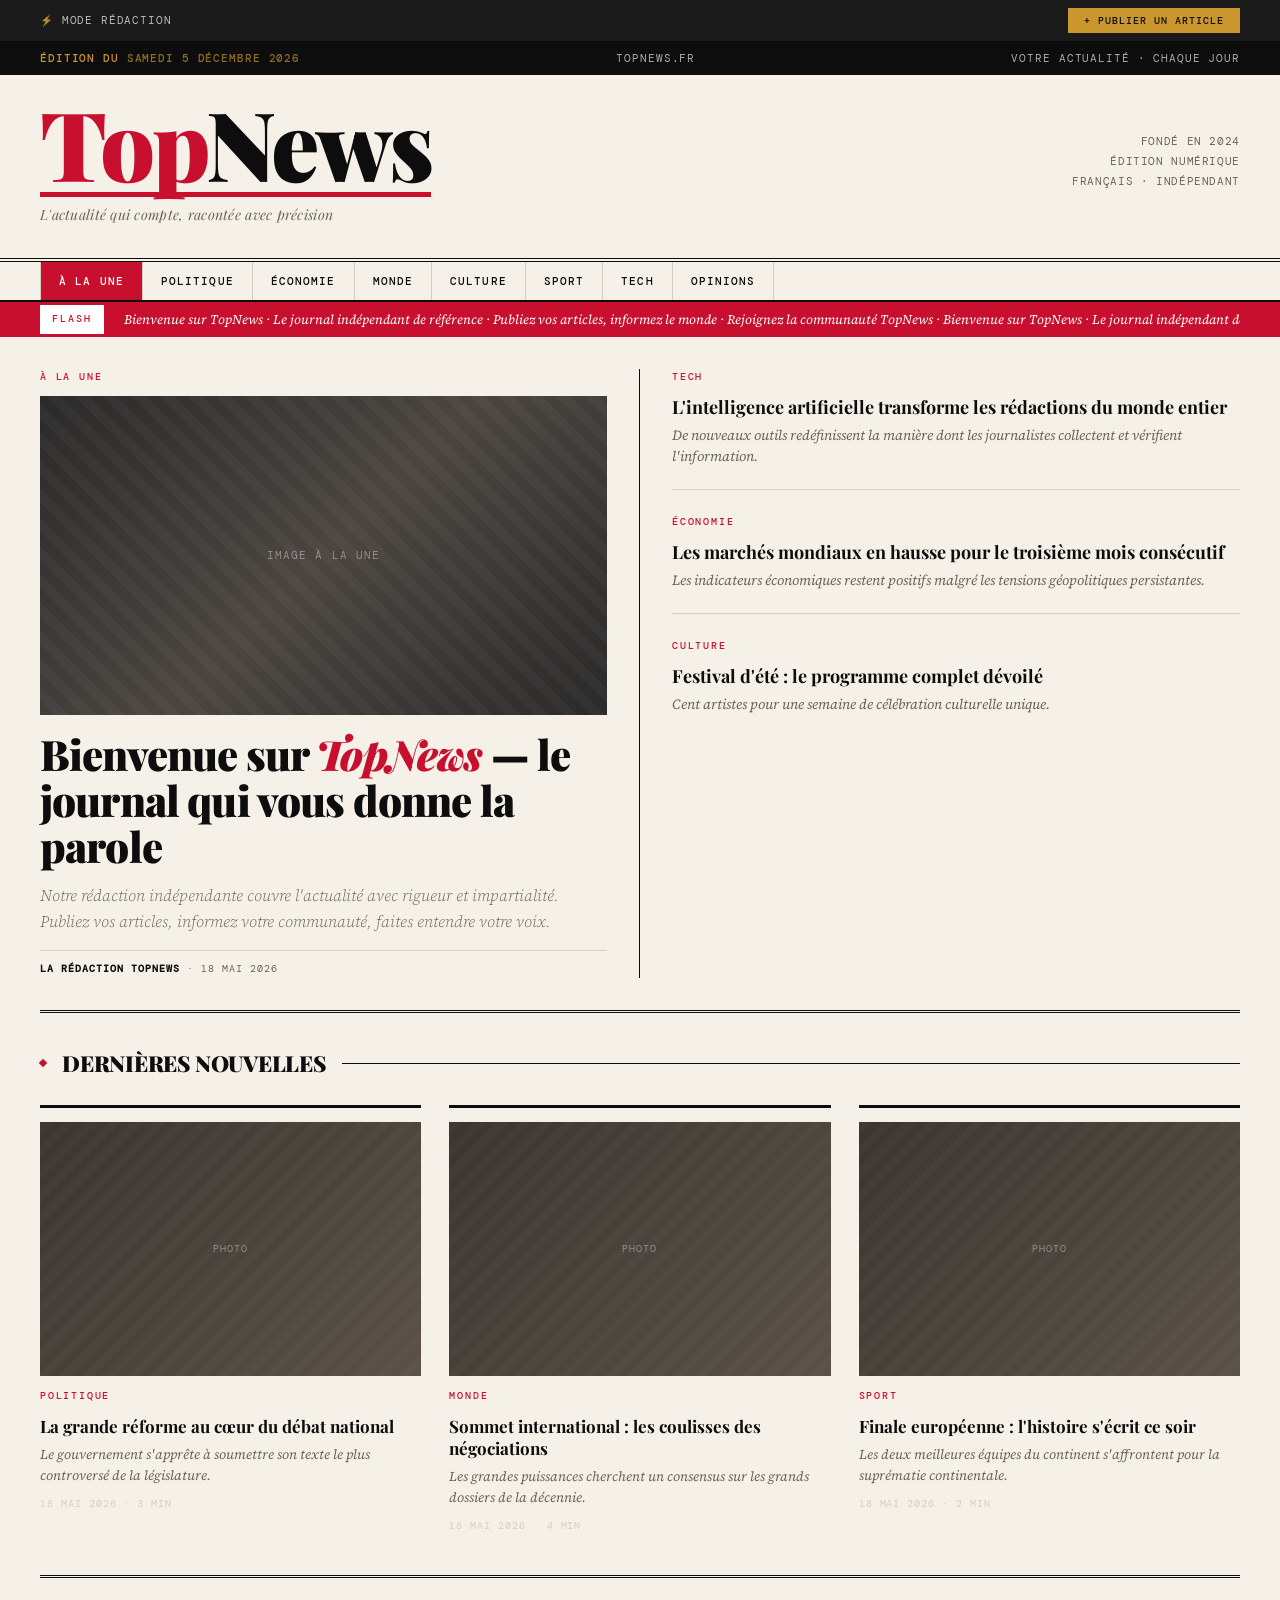
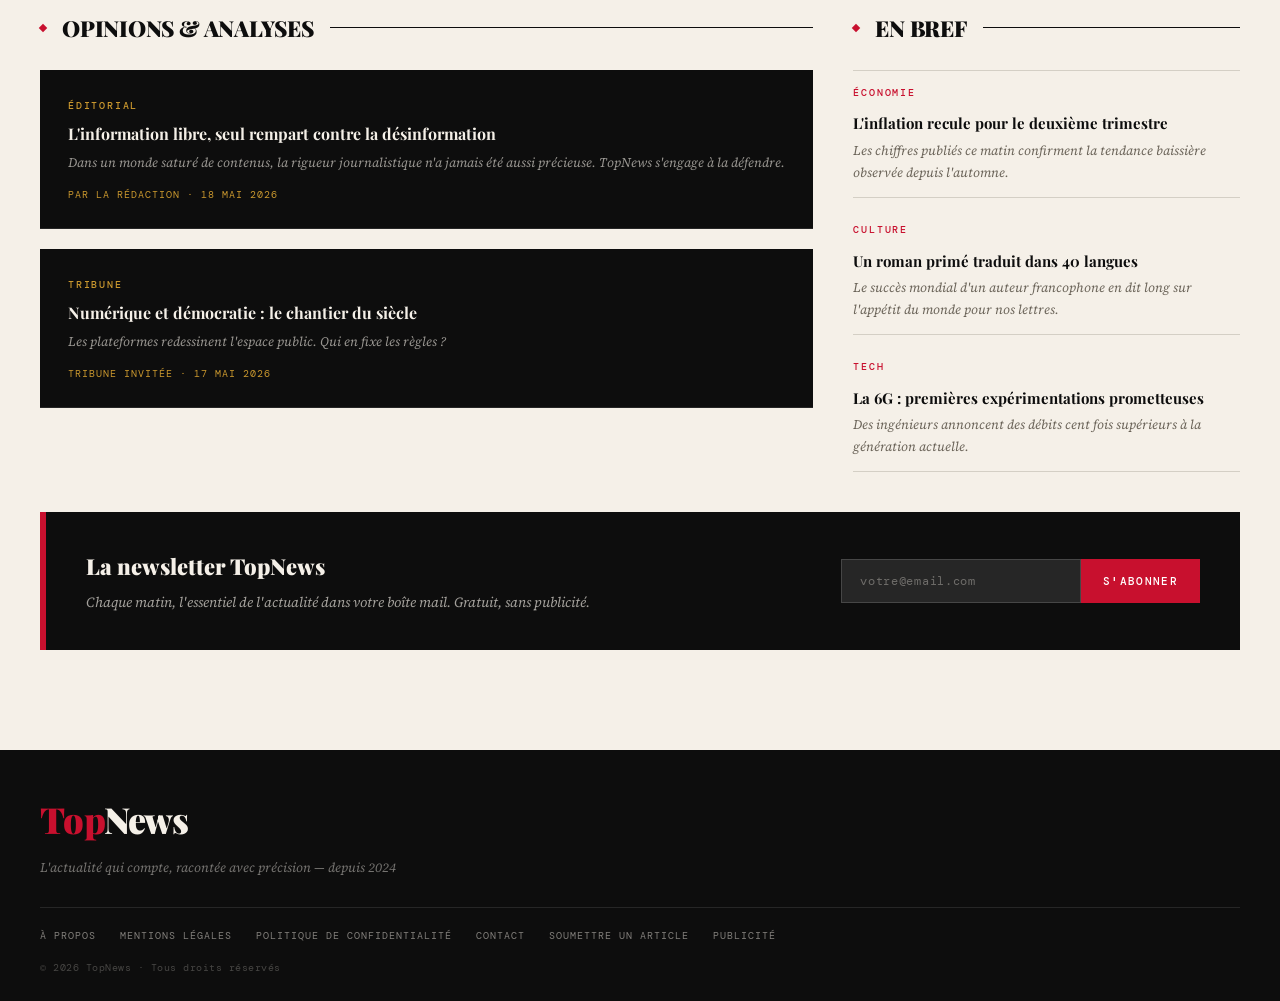
==== index.html @ e3b0c10a "Add files via upload" ====
<!DOCTYPE html>
<html lang="fr">
<head>
  <meta charset="UTF-8" />
  <meta name="viewport" content="width=device-width, initial-scale=1.0"/>
  <title>TopNews — L'actualité qui compte</title>
  <link href="https://fonts.googleapis.com/css2?family=Playfair+Display:ital,wght@0,400;0,700;0,900;1,400;1,700&family=Source+Serif+4:ital,wght@0,300;0,400;0,600;1,300;1,400&family=DM+Mono:wght@400;500&display=swap" rel="stylesheet"/>
  <style>
    :root {
      --ink: #0d0d0d;
      --paper: #f5f0e8;
      --paper-dark: #ede7d3;
      --red: #c8102e;
      --gold: #c9972e;
      --gray: #6b6459;
      --light-gray: #d4cfc5;
      --white: #ffffff;
    }

    * { margin: 0; padding: 0; box-sizing: border-box; }

    body {
      background: var(--paper);
      color: var(--ink);
      font-family: 'Source Serif 4', Georgia, serif;
      font-size: 17px;
      line-height: 1.65;
    }

    /* ── TOPBAR ── */
    .topbar {
      background: var(--ink);
      color: var(--paper);
      font-family: 'DM Mono', monospace;
      font-size: 11px;
      letter-spacing: 0.08em;
      text-transform: uppercase;
      display: flex;
      justify-content: space-between;
      align-items: center;
      padding: 8px 40px;
    }
    .topbar span { opacity: 0.7; }
    .topbar .edition { color: var(--gold); opacity: 1; font-weight: 500; }

    /* ── HEADER ── */
    header {
      border-bottom: 4px double var(--ink);
      padding: 0 40px 20px;
      margin-top: 24px;
      position: relative;
    }
    .header-top {
      display: flex;
      align-items: center;
      justify-content: space-between;
      margin-bottom: 12px;
    }
    .logo-block { flex: 1; }
    .logo {
      font-family: 'Playfair Display', serif;
      font-weight: 900;
      font-size: clamp(52px, 8vw, 96px);
      letter-spacing: -0.03em;
      line-height: 0.9;
      color: var(--ink);
      position: relative;
      display: inline-block;
    }
    .logo span {
      color: var(--red);
    }
    .logo::after {
      content: '';
      display: block;
      height: 5px;
      background: var(--red);
      margin-top: 6px;
    }
    .header-meta {
      text-align: right;
      font-family: 'DM Mono', monospace;
      font-size: 10.5px;
      letter-spacing: 0.06em;
      text-transform: uppercase;
      color: var(--gray);
      line-height: 1.9;
    }
    .header-tagline {
      font-family: 'Playfair Display', serif;
      font-style: italic;
      font-size: 14px;
      color: var(--gray);
      letter-spacing: 0.02em;
      margin-top: 6px;
    }

    /* ── NAV ── */
    nav {
      display: flex;
      gap: 0;
      padding: 0 40px;
      border-bottom: 2px solid var(--ink);
      margin-top: 0;
      overflow-x: auto;
    }
    nav a {
      font-family: 'DM Mono', monospace;
      font-size: 11px;
      font-weight: 500;
      letter-spacing: 0.1em;
      text-transform: uppercase;
      color: var(--ink);
      text-decoration: none;
      padding: 10px 18px;
      border-right: 1px solid var(--light-gray);
      transition: background 0.2s, color 0.2s;
      white-space: nowrap;
    }
    nav a:first-child { border-left: 1px solid var(--light-gray); }
    nav a:hover, nav a.active {
      background: var(--ink);
      color: var(--paper);
    }
    nav a.active { background: var(--red); color: white; }

    /* ── BREAKING BANNER ── */
    .breaking {
      background: var(--red);
      color: white;
      display: flex;
      align-items: center;
      padding: 0 40px;
      overflow: hidden;
    }
    .breaking-label {
      font-family: 'DM Mono', monospace;
      font-size: 10px;
      letter-spacing: 0.2em;
      text-transform: uppercase;
      font-weight: 500;
      background: white;
      color: var(--red);
      padding: 6px 12px;
      flex-shrink: 0;
      margin-right: 20px;
    }
    .breaking-ticker {
      font-family: 'Source Serif 4', serif;
      font-size: 13px;
      font-style: italic;
      padding: 7px 0;
      overflow: hidden;
      white-space: nowrap;
    }
    .ticker-inner {
      display: inline-block;
      animation: ticker 30s linear infinite;
    }
    @keyframes ticker {
      0%   { transform: translateX(0); }
      100% { transform: translateX(-50%); }
    }

    /* ── MAIN LAYOUT ── */
    main {
      max-width: 1300px;
      margin: 0 auto;
      padding: 32px 40px 60px;
    }

    /* ── HERO SECTION ── */
    .hero {
      display: grid;
      grid-template-columns: 1fr 1fr;
      gap: 0;
      border-bottom: 3px double var(--ink);
      padding-bottom: 32px;
      margin-bottom: 32px;
    }
    .hero-lead {
      padding-right: 32px;
      border-right: 1px solid var(--ink);
    }
    .hero-sidebar {
      padding-left: 32px;
      display: flex;
      flex-direction: column;
      gap: 24px;
    }

    .category-tag {
      font-family: 'DM Mono', monospace;
      font-size: 10px;
      letter-spacing: 0.18em;
      text-transform: uppercase;
      color: var(--red);
      font-weight: 500;
      margin-bottom: 10px;
      display: block;
    }

    .hero-image {
      width: 100%;
      aspect-ratio: 16/9;
      object-fit: cover;
      display: block;
      margin-bottom: 16px;
      filter: sepia(12%) contrast(1.05);
    }
    .hero-image-placeholder {
      width: 100%;
      aspect-ratio: 16/9;
      background: linear-gradient(135deg, #2a2a2a 0%, #4a4540 50%, #2a2a2a 100%);
      display: flex;
      align-items: center;
      justify-content: center;
      margin-bottom: 16px;
      position: relative;
      overflow: hidden;
    }
    .hero-image-placeholder::before {
      content: '';
      position: absolute;
      inset: 0;
      background: repeating-linear-gradient(
        45deg,
        transparent,
        transparent 10px,
        rgba(255,255,255,0.03) 10px,
        rgba(255,255,255,0.03) 20px
      );
    }
    .img-label {
      font-family: 'DM Mono', monospace;
      font-size: 11px;
      letter-spacing: 0.1em;
      color: rgba(255,255,255,0.4);
      text-transform: uppercase;
      z-index: 1;
    }

    .hero-title {
      font-family: 'Playfair Display', serif;
      font-weight: 900;
      font-size: clamp(26px, 3.5vw, 42px);
      line-height: 1.1;
      letter-spacing: -0.02em;
      margin-bottom: 14px;
      color: var(--ink);
    }
    .hero-title em { font-style: italic; color: var(--red); }

    .hero-deck {
      font-size: 16px;
      font-weight: 300;
      color: var(--gray);
      line-height: 1.6;
      margin-bottom: 16px;
      font-style: italic;
    }

    .byline {
      font-family: 'DM Mono', monospace;
      font-size: 10px;
      letter-spacing: 0.1em;
      text-transform: uppercase;
      color: var(--gray);
      border-top: 1px solid var(--light-gray);
      padding-top: 10px;
    }
    .byline strong { color: var(--ink); }

    /* ── SIDEBAR ARTICLES ── */
    .sidebar-article {
      border-bottom: 1px solid var(--light-gray);
      padding-bottom: 22px;
    }
    .sidebar-article:last-child { border-bottom: none; padding-bottom: 0; }
    .sidebar-title {
      font-family: 'Playfair Display', serif;
      font-weight: 700;
      font-size: 18px;
      line-height: 1.25;
      margin-bottom: 7px;
      color: var(--ink);
      cursor: pointer;
      transition: color 0.2s;
    }
    .sidebar-title:hover { color: var(--red); }
    .sidebar-summary {
      font-size: 14px;
      color: var(--gray);
      font-style: italic;
      line-height: 1.5;
    }

    /* ── SECTION HEADER ── */
    .section-header {
      display: flex;
      align-items: center;
      gap: 16px;
      margin-bottom: 24px;
    }
    .section-header h2 {
      font-family: 'Playfair Display', serif;
      font-weight: 900;
      font-size: 22px;
      letter-spacing: -0.01em;
      text-transform: uppercase;
    }
    .section-header::before {
      content: '';
      display: block;
      width: 6px;
      height: 6px;
      background: var(--red);
      transform: rotate(45deg);
      flex-shrink: 0;
    }
    .section-header::after {
      content: '';
      flex: 1;
      height: 1px;
      background: var(--ink);
    }

    /* ── GRID ARTICLES ── */
    .grid-3 {
      display: grid;
      grid-template-columns: repeat(3, 1fr);
      gap: 28px;
      margin-bottom: 40px;
    }
    .article-card {
      border-top: 3px solid var(--ink);
      padding-top: 14px;
      cursor: pointer;
      transition: transform 0.2s;
    }
    .article-card:hover { transform: translateY(-3px); }
    .article-thumb {
      width: 100%;
      aspect-ratio: 3/2;
      background: linear-gradient(135deg, #3a3530 0%, #5a5248 100%);
      margin-bottom: 12px;
      position: relative;
      overflow: hidden;
      display: flex;
      align-items: center;
      justify-content: center;
    }
    .article-thumb::after {
      content: '';
      position: absolute;
      inset: 0;
      background: repeating-linear-gradient(
        -45deg,
        transparent,
        transparent 8px,
        rgba(255,255,255,0.02) 8px,
        rgba(255,255,255,0.02) 16px
      );
    }
    .article-thumb .img-label { font-size: 10px; }

    .card-title {
      font-family: 'Playfair Display', serif;
      font-weight: 700;
      font-size: 17px;
      line-height: 1.3;
      margin-bottom: 8px;
      color: var(--ink);
      transition: color 0.2s;
    }
    .article-card:hover .card-title { color: var(--red); }
    .card-summary {
      font-size: 13.5px;
      color: var(--gray);
      line-height: 1.55;
      font-style: italic;
    }
    .card-meta {
      font-family: 'DM Mono', monospace;
      font-size: 9.5px;
      letter-spacing: 0.1em;
      text-transform: uppercase;
      color: var(--light-gray);
      margin-top: 10px;
    }

    /* ── OPINION COLUMN ── */
    .two-col {
      display: grid;
      grid-template-columns: 2fr 1fr;
      gap: 40px;
      border-top: 3px double var(--ink);
      padding-top: 32px;
      margin-bottom: 40px;
    }

    .opinion-card {
      background: var(--ink);
      color: var(--paper);
      padding: 28px 28px 24px;
      border-bottom: 1px solid rgba(255,255,255,0.1);
      margin-bottom: 20px;
    }
    .opinion-card:last-child { margin-bottom: 0; }
    .opinion-card .category-tag { color: var(--gold); }
    .opinion-card .card-title { color: var(--paper); font-size: 16px; }
    .opinion-card .card-summary { color: rgba(245,240,232,0.6); font-size: 13px; }
    .opinion-author {
      font-family: 'DM Mono', monospace;
      font-size: 10px;
      letter-spacing: 0.1em;
      color: var(--gold);
      text-transform: uppercase;
      margin-top: 14px;
    }

    /* ── NEWSLETTER ── */
    .newsletter {
      background: var(--ink);
      color: var(--paper);
      padding: 36px 40px;
      display: flex;
      align-items: center;
      justify-content: space-between;
      gap: 40px;
      margin-bottom: 40px;
      border-left: 6px solid var(--red);
    }
    .newsletter h3 {
      font-family: 'Playfair Display', serif;
      font-size: 22px;
      font-weight: 900;
      margin-bottom: 6px;
    }
    .newsletter p {
      font-size: 14px;
      color: rgba(245,240,232,0.65);
      font-style: italic;
    }
    .newsletter-form {
      display: flex;
      gap: 0;
      flex-shrink: 0;
    }
    .newsletter-form input {
      padding: 13px 18px;
      border: none;
      background: rgba(255,255,255,0.1);
      color: var(--paper);
      font-family: 'DM Mono', monospace;
      font-size: 12px;
      letter-spacing: 0.06em;
      width: 240px;
      outline: none;
      border: 1px solid rgba(255,255,255,0.15);
    }
    .newsletter-form input::placeholder { color: rgba(245,240,232,0.35); }
    .newsletter-form button {
      padding: 13px 22px;
      background: var(--red);
      color: white;
      border: none;
      font-family: 'DM Mono', monospace;
      font-size: 11px;
      letter-spacing: 0.12em;
      text-transform: uppercase;
      cursor: pointer;
      font-weight: 500;
      transition: background 0.2s;
    }
    .newsletter-form button:hover { background: #a30d25; }

    /* ── FOOTER ── */
    footer {
      background: var(--ink);
      color: var(--paper);
      padding: 40px 40px 24px;
    }
    .footer-logo {
      font-family: 'Playfair Display', serif;
      font-weight: 900;
      font-size: 36px;
      letter-spacing: -0.02em;
      margin-bottom: 8px;
    }
    .footer-logo span { color: var(--red); }
    .footer-tagline {
      font-style: italic;
      font-size: 13px;
      color: rgba(245,240,232,0.45);
      margin-bottom: 28px;
    }
    .footer-links {
      display: flex;
      gap: 24px;
      flex-wrap: wrap;
      border-top: 1px solid rgba(255,255,255,0.1);
      padding-top: 20px;
      margin-top: 8px;
    }
    .footer-links a {
      font-family: 'DM Mono', monospace;
      font-size: 10px;
      letter-spacing: 0.1em;
      text-transform: uppercase;
      color: rgba(245,240,232,0.5);
      text-decoration: none;
      transition: color 0.2s;
    }
    .footer-links a:hover { color: var(--gold); }
    .footer-copy {
      font-family: 'DM Mono', monospace;
      font-size: 10px;
      color: rgba(245,240,232,0.25);
      margin-top: 16px;
      letter-spacing: 0.05em;
    }

    /* ── ARTICLE MODAL ── */
    .modal-overlay {
      display: none;
      position: fixed;
      inset: 0;
      background: rgba(13,13,13,0.85);
      z-index: 1000;
      align-items: center;
      justify-content: center;
      backdrop-filter: blur(3px);
    }
    .modal-overlay.open { display: flex; }
    .modal {
      background: var(--paper);
      max-width: 680px;
      width: 90%;
      max-height: 85vh;
      overflow-y: auto;
      padding: 48px 52px;
      position: relative;
      animation: fadeUp 0.3s ease;
    }
    @keyframes fadeUp {
      from { opacity: 0; transform: translateY(20px); }
      to   { opacity: 1; transform: translateY(0); }
    }
    .modal-close {
      position: absolute;
      top: 20px; right: 20px;
      font-family: 'DM Mono', monospace;
      font-size: 11px;
      letter-spacing: 0.1em;
      text-transform: uppercase;
      cursor: pointer;
      background: none;
      border: 1px solid var(--ink);
      padding: 6px 12px;
      color: var(--ink);
      transition: background 0.2s, color 0.2s;
    }
    .modal-close:hover { background: var(--ink); color: var(--paper); }
    .modal-cat { color: var(--red); }
    .modal-title {
      font-family: 'Playfair Display', serif;
      font-size: 32px;
      font-weight: 900;
      line-height: 1.15;
      margin: 12px 0 16px;
    }
    .modal-deck {
      font-size: 16px;
      font-style: italic;
      color: var(--gray);
      border-top: 1px solid var(--light-gray);
      border-bottom: 1px solid var(--light-gray);
      padding: 14px 0;
      margin-bottom: 20px;
    }
    .modal-body { font-size: 16px; line-height: 1.75; color: #2a2520; }
    .modal-body p + p { margin-top: 16px; }

    /* ── PUBLISH FORM ── */
    .publish-panel {
      background: var(--paper-dark);
      border: 2px dashed var(--light-gray);
      padding: 32px;
      margin-bottom: 40px;
      display: none;
    }
    .publish-panel.open { display: block; }
    .publish-panel h3 {
      font-family: 'Playfair Display', serif;
      font-size: 20px;
      margin-bottom: 20px;
    }
    .pub-grid { display: grid; grid-template-columns: 1fr 1fr; gap: 16px; }
    .pub-field { display: flex; flex-direction: column; gap: 6px; }
    .pub-field.full { grid-column: 1 / -1; }
    .pub-field label {
      font-family: 'DM Mono', monospace;
      font-size: 10px;
      letter-spacing: 0.1em;
      text-transform: uppercase;
      color: var(--gray);
    }
    .pub-field input,
    .pub-field textarea,
    .pub-field select {
      border: 1px solid var(--light-gray);
      background: var(--paper);
      padding: 10px 14px;
      font-family: 'Source Serif 4', serif;
      font-size: 15px;
      color: var(--ink);
      outline: none;
      transition: border-color 0.2s;
    }
    .pub-field input:focus,
    .pub-field textarea:focus,
    .pub-field select:focus { border-color: var(--ink); }
    .pub-field textarea { min-height: 120px; resize: vertical; }
    .pub-actions { margin-top: 20px; display: flex; gap: 12px; }
    .btn-primary {
      background: var(--red);
      color: white;
      border: none;
      padding: 12px 24px;
      font-family: 'DM Mono', monospace;
      font-size: 11px;
      letter-spacing: 0.1em;
      text-transform: uppercase;
      cursor: pointer;
      transition: background 0.2s;
    }
    .btn-primary:hover { background: #a30d25; }
    .btn-secondary {
      background: none;
      color: var(--ink);
      border: 1px solid var(--ink);
      padding: 12px 24px;
      font-family: 'DM Mono', monospace;
      font-size: 11px;
      letter-spacing: 0.1em;
      text-transform: uppercase;
      cursor: pointer;
      transition: background 0.2s, color 0.2s;
    }
    .btn-secondary:hover { background: var(--ink); color: var(--paper); }

    .admin-bar {
      background: #1a1a1a;
      color: rgba(255,255,255,0.7);
      padding: 8px 40px;
      display: flex;
      justify-content: space-between;
      align-items: center;
      font-family: 'DM Mono', monospace;
      font-size: 10.5px;
      letter-spacing: 0.08em;
      text-transform: uppercase;
    }
    .admin-bar button {
      background: var(--gold);
      color: #0d0d0d;
      border: none;
      padding: 6px 16px;
      font-family: 'DM Mono', monospace;
      font-size: 10px;
      letter-spacing: 0.1em;
      text-transform: uppercase;
      cursor: pointer;
      font-weight: 500;
    }

    /* ── RESPONSIVE ── */
    @media (max-width: 768px) {
      .topbar, nav, main, footer, .newsletter, .admin-bar { padding-left: 20px; padding-right: 20px; }
      header { padding: 0 20px 16px; }
      .hero { grid-template-columns: 1fr; }
      .hero-lead { padding-right: 0; border-right: none; border-bottom: 1px solid var(--ink); padding-bottom: 24px; margin-bottom: 24px; }
      .hero-sidebar { padding-left: 0; }
      .grid-3 { grid-template-columns: 1fr; }
      .two-col { grid-template-columns: 1fr; }
      .newsletter { flex-direction: column; gap: 20px; }
      .newsletter-form { width: 100%; }
      .newsletter-form input { flex: 1; min-width: 0; }
      .pub-grid { grid-template-columns: 1fr; }
      .modal { padding: 32px 24px; }
    }
  </style>
</head>
<body>

<!-- ADMIN BAR -->
<div class="admin-bar">
  <span>⚡ Mode Rédaction</span>
  <button onclick="togglePublish()">+ Publier un article</button>
</div>

<!-- TICKER -->
<div class="topbar">
  <span class="edition">Édition du <span id="today-date"></span></span>
  <span>topnews.fr</span>
  <span>Votre actualité · Chaque jour</span>
</div>

<!-- HEADER -->
<header>
  <div class="header-top">
    <div class="logo-block">
      <div class="logo"><span>Top</span>News</div>
      <div class="header-tagline">L'actualité qui compte, racontée avec précision</div>
    </div>
    <div class="header-meta">
      <div>Fondé en 2024</div>
      <div>Édition Numérique</div>
      <div>Français · Indépendant</div>
    </div>
  </div>
</header>

<!-- NAV -->
<nav>
  <a href="#" class="active">À la Une</a>
  <a href="#">Politique</a>
  <a href="#">Économie</a>
  <a href="#">Monde</a>
  <a href="#">Culture</a>
  <a href="#">Sport</a>
  <a href="#">Tech</a>
  <a href="#">Opinions</a>
</nav>

<!-- BREAKING NEWS -->
<div class="breaking">
  <div class="breaking-label">Flash</div>
  <div class="breaking-ticker">
    <span class="ticker-inner">
      Bienvenue sur TopNews · Le journal indépendant de référence · Publiez vos articles, informez le monde · Rejoignez la communauté TopNews · Bienvenue sur TopNews · Le journal indépendant de référence · Publiez vos articles, informez le monde · Rejoignez la communauté TopNews ·&nbsp;
    </span>
  </div>
</div>

<!-- PUBLISH PANEL -->
<div class="publish-panel" id="publish-panel">
  <h3>📝 Publier un nouvel article</h3>
  <div class="pub-grid">
    <div class="pub-field">
      <label>Titre de l'article *</label>
      <input type="text" id="pub-title" placeholder="Un titre accrocheur..."/>
    </div>
    <div class="pub-field">
      <label>Rubrique *</label>
      <select id="pub-cat">
        <option value="À la Une">À la Une</option>
        <option value="Politique">Politique</option>
        <option value="Économie">Économie</option>
        <option value="Monde">Monde</option>
        <option value="Culture">Culture</option>
        <option value="Sport">Sport</option>
        <option value="Tech">Tech</option>
        <option value="Opinions">Opinions</option>
      </select>
    </div>
    <div class="pub-field full">
      <label>Chapeau (résumé court) *</label>
      <input type="text" id="pub-deck" placeholder="Résumé en une phrase..."/>
    </div>
    <div class="pub-field full">
      <label>Contenu de l'article *</label>
      <textarea id="pub-body" placeholder="Rédigez votre article ici..."></textarea>
    </div>
    <div class="pub-field">
      <label>Auteur</label>
      <input type="text" id="pub-author" placeholder="Votre nom"/>
    </div>
  </div>
  <div class="pub-actions">
    <button class="btn-primary" onclick="publishArticle()">Publier l'article</button>
    <button class="btn-secondary" onclick="togglePublish()">Annuler</button>
  </div>
</div>

<!-- MAIN -->
<main>

  <!-- HERO -->
  <div class="hero" id="hero-section">
    <div class="hero-lead" id="hero-lead">
      <span class="category-tag">À la Une</span>
      <div class="hero-image-placeholder">
        <span class="img-label">Image à la Une</span>
      </div>
      <h1 class="hero-title">Bienvenue sur <em>TopNews</em> — le journal qui vous donne la parole</h1>
      <p class="hero-deck">Notre rédaction indépendante couvre l'actualité avec rigueur et impartialité. Publiez vos articles, informez votre communauté, faites entendre votre voix.</p>
      <div class="byline"><strong>La Rédaction TopNews</strong> · 18 mai 2026</div>
    </div>
    <div class="hero-sidebar" id="hero-sidebar">
      <div class="sidebar-article">
        <span class="category-tag">Tech</span>
        <div class="sidebar-title">L'intelligence artificielle transforme les rédactions du monde entier</div>
        <div class="sidebar-summary">De nouveaux outils redéfinissent la manière dont les journalistes collectent et vérifient l'information.</div>
      </div>
      <div class="sidebar-article">
        <span class="category-tag">Économie</span>
        <div class="sidebar-title">Les marchés mondiaux en hausse pour le troisième mois consécutif</div>
        <div class="sidebar-summary">Les indicateurs économiques restent positifs malgré les tensions géopolitiques persistantes.</div>
      </div>
      <div class="sidebar-article">
        <span class="category-tag">Culture</span>
        <div class="sidebar-title">Festival d'été : le programme complet dévoilé</div>
        <div class="sidebar-summary">Cent artistes pour une semaine de célébration culturelle unique.</div>
      </div>
    </div>
  </div>

  <!-- ARTICLES DU JOUR -->
  <div class="section-header"><h2>Dernières nouvelles</h2></div>
  <div class="grid-3" id="articles-grid">

    <div class="article-card" onclick="openModal('Politique', 'La réforme au cœur du débat', 'Après des semaines d\'hésitation, le gouvernement s\'apprête à soumettre son projet le plus ambitieux.', 'Des sources proches du dossier confirment que le texte sera présenté en conseil des ministres la semaine prochaine. L\'opposition promet une résistance ferme. Le texte soulève de nombreuses questions sur son financement et ses modalités d\'application. Des experts invités à témoigner devant la commission parlementaire ont livré des avis partagés. La rue se prépare à manifester son mécontentement.')">
      <div class="article-thumb"><span class="img-label">Photo</span></div>
      <span class="category-tag">Politique</span>
      <div class="card-title">La grande réforme au cœur du débat national</div>
      <div class="card-summary">Le gouvernement s'apprête à soumettre son texte le plus controversé de la législature.</div>
      <div class="card-meta">18 mai 2026 · 3 min</div>
    </div>

    <div class="article-card" onclick="openModal('Monde', 'Sommet international : quelles avancées ?', 'Les dirigeants du G20 se sont retrouvés à Genève pour un sommet au calendrier chargé.', 'Après deux jours de négociations intenses, un accord partiel a été trouvé sur les questions climatiques. Les délégations ont salué les progrès tout en reconnaissant que le chemin restait long. La question de l\'aide aux pays en développement reste le principal point de friction entre les grandes puissances.')">
      <div class="article-thumb"><span class="img-label">Photo</span></div>
      <span class="category-tag">Monde</span>
      <div class="card-title">Sommet international : les coulisses des négociations</div>
      <div class="card-summary">Les grandes puissances cherchent un consensus sur les grands dossiers de la décennie.</div>
      <div class="card-meta">18 mai 2026 · 4 min</div>
    </div>

    <div class="article-card" onclick="openModal('Sport', 'Finale européenne : l\'histoire s\'écrit ce soir', 'Deux clubs historiques s\'affrontent pour le titre le plus convoité du football continental.', 'Le stade sera plein à craquer pour cette confrontation au sommet. Les bookmakers donnent les deux équipes à égalité de chances, signe d\'une rencontre qui s\'annonce disputée jusqu\'au dernier moment. Les entraîneurs ont gardé leurs compositions secrètes jusqu\'au coup d\'envoi.')">
      <div class="article-thumb"><span class="img-label">Photo</span></div>
      <span class="category-tag">Sport</span>
      <div class="card-title">Finale européenne : l'histoire s'écrit ce soir</div>
      <div class="card-summary">Les deux meilleures équipes du continent s'affrontent pour la suprématie continentale.</div>
      <div class="card-meta">18 mai 2026 · 2 min</div>
    </div>

  </div>

  <!-- OPINIONS + SIDE -->
  <div class="two-col">
    <div>
      <div class="section-header"><h2>Opinions & Analyses</h2></div>
      <div class="opinion-card">
        <span class="category-tag">Éditorial</span>
        <div class="card-title">L'information libre, seul rempart contre la désinformation</div>
        <div class="card-summary">Dans un monde saturé de contenus, la rigueur journalistique n'a jamais été aussi précieuse. TopNews s'engage à la défendre.</div>
        <div class="opinion-author">Par la Rédaction · 18 mai 2026</div>
      </div>
      <div class="opinion-card">
        <span class="category-tag">Tribune</span>
        <div class="card-title">Numérique et démocratie : le chantier du siècle</div>
        <div class="card-summary">Les plateformes redessinent l'espace public. Qui en fixe les règles ?</div>
        <div class="opinion-author">Tribune invitée · 17 mai 2026</div>
      </div>
    </div>
    <div>
      <div class="section-header"><h2>En bref</h2></div>
      <div style="border-top:1px solid var(--light-gray);padding:14px 0;border-bottom:1px solid var(--light-gray);margin-bottom:10px;">
        <span class="category-tag">Économie</span>
        <div style="font-family:'Playfair Display',serif;font-size:15px;font-weight:700;margin-bottom:4px;">L'inflation recule pour le deuxième trimestre</div>
        <div style="font-size:13px;color:var(--gray);font-style:italic;">Les chiffres publiés ce matin confirment la tendance baissière observée depuis l'automne.</div>
      </div>
      <div style="border-bottom:1px solid var(--light-gray);padding:14px 0;margin-bottom:10px;">
        <span class="category-tag">Culture</span>
        <div style="font-family:'Playfair Display',serif;font-size:15px;font-weight:700;margin-bottom:4px;">Un roman primé traduit dans 40 langues</div>
        <div style="font-size:13px;color:var(--gray);font-style:italic;">Le succès mondial d'un auteur francophone en dit long sur l'appétit du monde pour nos lettres.</div>
      </div>
      <div style="border-bottom:1px solid var(--light-gray);padding:14px 0;">
        <span class="category-tag">Tech</span>
        <div style="font-family:'Playfair Display',serif;font-size:15px;font-weight:700;margin-bottom:4px;">La 6G : premières expérimentations prometteuses</div>
        <div style="font-size:13px;color:var(--gray);font-style:italic;">Des ingénieurs annoncent des débits cent fois supérieurs à la génération actuelle.</div>
      </div>
    </div>
  </div>

  <!-- NEWSLETTER -->
  <div class="newsletter">
    <div>
      <h3>La newsletter TopNews</h3>
      <p>Chaque matin, l'essentiel de l'actualité dans votre boîte mail. Gratuit, sans publicité.</p>
    </div>
    <div class="newsletter-form">
      <input type="email" placeholder="votre@email.com"/>
      <button>S'abonner</button>
    </div>
  </div>

</main>

<!-- FOOTER -->
<footer>
  <div class="footer-logo"><span>Top</span>News</div>
  <div class="footer-tagline">L'actualité qui compte, racontée avec précision — depuis 2024</div>
  <div class="footer-links">
    <a href="#">À propos</a>
    <a href="#">Mentions légales</a>
    <a href="#">Politique de confidentialité</a>
    <a href="#">Contact</a>
    <a href="#">Soumettre un article</a>
    <a href="#">Publicité</a>
  </div>
  <div class="footer-copy">© 2026 TopNews · Tous droits réservés</div>
</footer>

<!-- MODAL -->
<div class="modal-overlay" id="modal" onclick="closeModal(event)">
  <div class="modal">
    <button class="modal-close" onclick="closeModal()">✕ Fermer</button>
    <span class="category-tag modal-cat" id="modal-cat"></span>
    <h2 class="modal-title" id="modal-title"></h2>
    <p class="modal-deck" id="modal-deck"></p>
    <div class="modal-body" id="modal-body"></div>
  </div>
</div>

<script>
  // Date
  const d = new Date();
  document.getElementById('today-date').textContent = d.toLocaleDateString('fr-FR', {weekday:'long',day:'numeric',month:'long',year:'numeric'});

  // Modal
  function openModal(cat, title, deck, body) {
    document.getElementById('modal-cat').textContent = cat;
    document.getElementById('modal-title').textContent = title;
    document.getElementById('modal-deck').textContent = deck;
    document.getElementById('modal-body').innerHTML = body.split('\n').map(p => p ? `<p>${p}</p>` : '').join('');
    document.getElementById('modal').classList.add('open');
    document.body.style.overflow = 'hidden';
  }
  function closeModal(e) {
    if (!e || e.target === document.getElementById('modal') || e.currentTarget.tagName === 'BUTTON') {
      document.getElementById('modal').classList.remove('open');
      document.body.style.overflow = '';
    }
  }

  // Publish
  function togglePublish() {
    document.getElementById('publish-panel').classList.toggle('open');
  }

  let articles = [];

  function publishArticle() {
    const title   = document.getElementById('pub-title').value.trim();
    const cat     = document.getElementById('pub-cat').value;
    const deck    = document.getElementById('pub-deck').value.trim();
    const body    = document.getElementById('pub-body').value.trim();
    const author  = document.getElementById('pub-author').value.trim() || 'La Rédaction';
    if (!title || !deck || !body) { alert('Merci de remplir tous les champs obligatoires.'); return; }
    const article = { title, cat, deck, body, author, date: new Date().toLocaleDateString('fr-FR',{day:'numeric',month:'long',year:'numeric'}) };
    articles.unshift(article);
    addArticleToGrid(article);
    // clear
    ['pub-title','pub-deck','pub-body','pub-author'].forEach(id => document.getElementById(id).value = '');
    document.getElementById('publish-panel').classList.remove('open');
  }

  function addArticleToGrid(a) {
    const grid = document.getElementById('articles-grid');
    const card = document.createElement('div');
    card.className = 'article-card';
    card.style.animation = 'fadeUp 0.4s ease';
    card.onclick = () => openModal(a.cat, a.title, a.deck, a.body);
    card.innerHTML = `
      <div class="article-thumb"><span class="img-label">Photo</span></div>
      <span class="category-tag">${a.cat}</span>
      <div class="card-title">${a.title}</div>
      <div class="card-summary">${a.deck}</div>
      <div class="card-meta">${a.date} · Par ${a.author}</div>
    `;
    grid.prepend(card);
  }
</script>
</body>
</html>
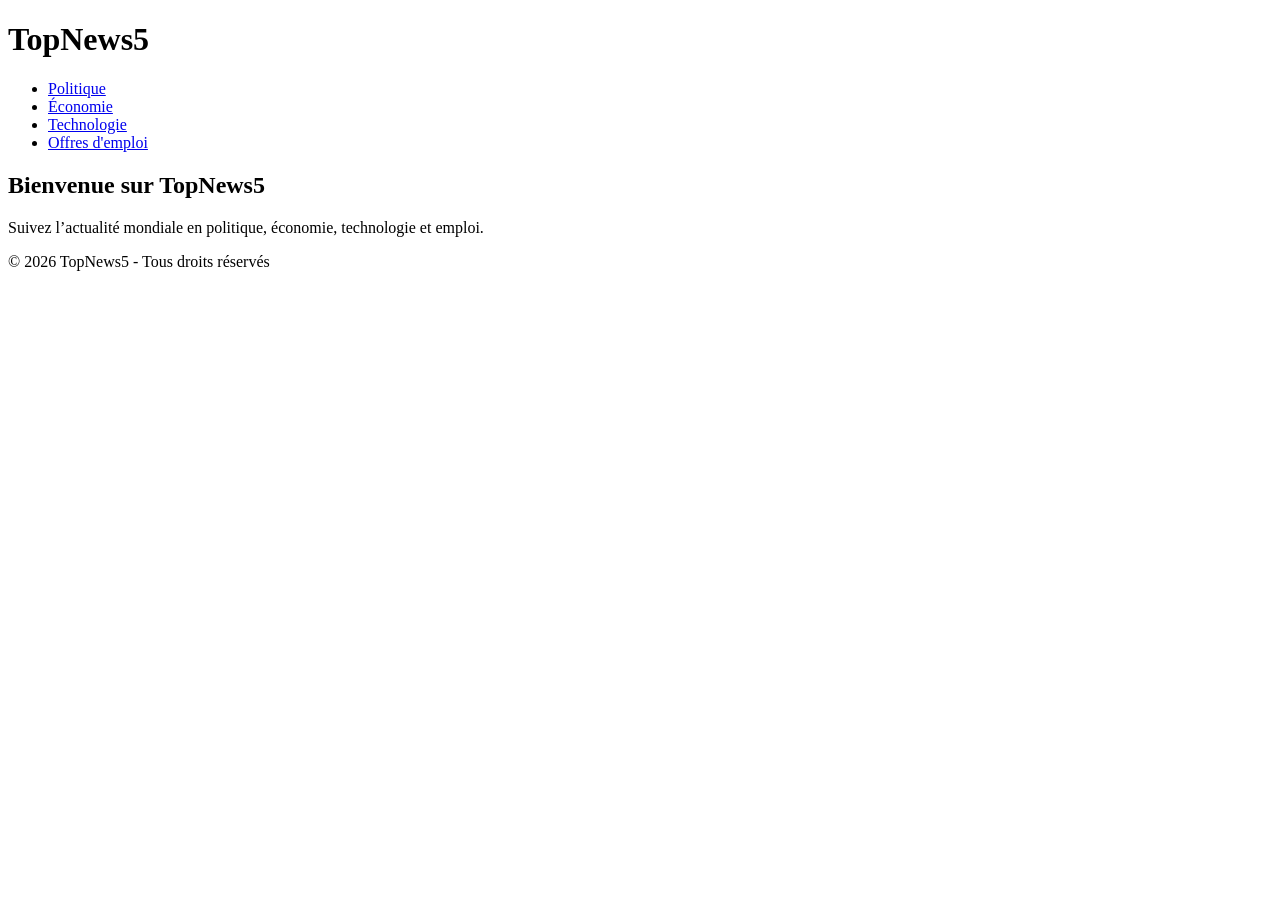
==== commit 5dc71630: "Revamp index.html for TopNews5 layout and content" ====
--- a/index.html
+++ b/index.html
@@ -1,987 +1,30 @@
 <!DOCTYPE html>
 <html lang="fr">
 <head>
-  <meta charset="UTF-8" />
-  <meta name="viewport" content="width=device-width, initial-scale=1.0"/>
-  <title>TopNews — L'actualité qui compte</title>
-  <link href="https://fonts.googleapis.com/css2?family=Playfair+Display:ital,wght@0,400;0,700;0,900;1,400;1,700&family=Source+Serif+4:ital,wght@0,300;0,400;0,600;1,300;1,400&family=DM+Mono:wght@400;500&display=swap" rel="stylesheet"/>
-  <style>
-    :root {
-      --ink: #0d0d0d;
-      --paper: #f5f0e8;
-      --paper-dark: #ede7d3;
-      --red: #c8102e;
-      --gold: #c9972e;
-      --gray: #6b6459;
-      --light-gray: #d4cfc5;
-      --white: #ffffff;
-    }
-
-    * { margin: 0; padding: 0; box-sizing: border-box; }
-
-    body {
-      background: var(--paper);
-      color: var(--ink);
-      font-family: 'Source Serif 4', Georgia, serif;
-      font-size: 17px;
-      line-height: 1.65;
-    }
-
-    /* ── TOPBAR ── */
-    .topbar {
-      background: var(--ink);
-      color: var(--paper);
-      font-family: 'DM Mono', monospace;
-      font-size: 11px;
-      letter-spacing: 0.08em;
-      text-transform: uppercase;
-      display: flex;
-      justify-content: space-between;
-      align-items: center;
-      padding: 8px 40px;
-    }
-    .topbar span { opacity: 0.7; }
-    .topbar .edition { color: var(--gold); opacity: 1; font-weight: 500; }
-
-    /* ── HEADER ── */
-    header {
-      border-bottom: 4px double var(--ink);
-      padding: 0 40px 20px;
-      margin-top: 24px;
-      position: relative;
-    }
-    .header-top {
-      display: flex;
-      align-items: center;
-      justify-content: space-between;
-      margin-bottom: 12px;
-    }
-    .logo-block { flex: 1; }
-    .logo {
-      font-family: 'Playfair Display', serif;
-      font-weight: 900;
-      font-size: clamp(52px, 8vw, 96px);
-      letter-spacing: -0.03em;
-      line-height: 0.9;
-      color: var(--ink);
-      position: relative;
-      display: inline-block;
-    }
-    .logo span {
-      color: var(--red);
-    }
-    .logo::after {
-      content: '';
-      display: block;
-      height: 5px;
-      background: var(--red);
-      margin-top: 6px;
-    }
-    .header-meta {
-      text-align: right;
-      font-family: 'DM Mono', monospace;
-      font-size: 10.5px;
-      letter-spacing: 0.06em;
-      text-transform: uppercase;
-      color: var(--gray);
-      line-height: 1.9;
-    }
-    .header-tagline {
-      font-family: 'Playfair Display', serif;
-      font-style: italic;
-      font-size: 14px;
-      color: var(--gray);
-      letter-spacing: 0.02em;
-      margin-top: 6px;
-    }
-
-    /* ── NAV ── */
-    nav {
-      display: flex;
-      gap: 0;
-      padding: 0 40px;
-      border-bottom: 2px solid var(--ink);
-      margin-top: 0;
-      overflow-x: auto;
-    }
-    nav a {
-      font-family: 'DM Mono', monospace;
-      font-size: 11px;
-      font-weight: 500;
-      letter-spacing: 0.1em;
-      text-transform: uppercase;
-      color: var(--ink);
-      text-decoration: none;
-      padding: 10px 18px;
-      border-right: 1px solid var(--light-gray);
-      transition: background 0.2s, color 0.2s;
-      white-space: nowrap;
-    }
-    nav a:first-child { border-left: 1px solid var(--light-gray); }
-    nav a:hover, nav a.active {
-      background: var(--ink);
-      color: var(--paper);
-    }
-    nav a.active { background: var(--red); color: white; }
-
-    /* ── BREAKING BANNER ── */
-    .breaking {
-      background: var(--red);
-      color: white;
-      display: flex;
-      align-items: center;
-      padding: 0 40px;
-      overflow: hidden;
-    }
-    .breaking-label {
-      font-family: 'DM Mono', monospace;
-      font-size: 10px;
-      letter-spacing: 0.2em;
-      text-transform: uppercase;
-      font-weight: 500;
-      background: white;
-      color: var(--red);
-      padding: 6px 12px;
-      flex-shrink: 0;
-      margin-right: 20px;
-    }
-    .breaking-ticker {
-      font-family: 'Source Serif 4', serif;
-      font-size: 13px;
-      font-style: italic;
-      padding: 7px 0;
-      overflow: hidden;
-      white-space: nowrap;
-    }
-    .ticker-inner {
-      display: inline-block;
-      animation: ticker 30s linear infinite;
-    }
-    @keyframes ticker {
-      0%   { transform: translateX(0); }
-      100% { transform: translateX(-50%); }
-    }
-
-    /* ── MAIN LAYOUT ── */
-    main {
-      max-width: 1300px;
-      margin: 0 auto;
-      padding: 32px 40px 60px;
-    }
-
-    /* ── HERO SECTION ── */
-    .hero {
-      display: grid;
-      grid-template-columns: 1fr 1fr;
-      gap: 0;
-      border-bottom: 3px double var(--ink);
-      padding-bottom: 32px;
-      margin-bottom: 32px;
-    }
-    .hero-lead {
-      padding-right: 32px;
-      border-right: 1px solid var(--ink);
-    }
-    .hero-sidebar {
-      padding-left: 32px;
-      display: flex;
-      flex-direction: column;
-      gap: 24px;
-    }
-
-    .category-tag {
-      font-family: 'DM Mono', monospace;
-      font-size: 10px;
-      letter-spacing: 0.18em;
-      text-transform: uppercase;
-      color: var(--red);
-      font-weight: 500;
-      margin-bottom: 10px;
-      display: block;
-    }
-
-    .hero-image {
-      width: 100%;
-      aspect-ratio: 16/9;
-      object-fit: cover;
-      display: block;
-      margin-bottom: 16px;
-      filter: sepia(12%) contrast(1.05);
-    }
-    .hero-image-placeholder {
-      width: 100%;
-      aspect-ratio: 16/9;
-      background: linear-gradient(135deg, #2a2a2a 0%, #4a4540 50%, #2a2a2a 100%);
-      display: flex;
-      align-items: center;
-      justify-content: center;
-      margin-bottom: 16px;
-      position: relative;
-      overflow: hidden;
-    }
-    .hero-image-placeholder::before {
-      content: '';
-      position: absolute;
-      inset: 0;
-      background: repeating-linear-gradient(
-        45deg,
-        transparent,
-        transparent 10px,
-        rgba(255,255,255,0.03) 10px,
-        rgba(255,255,255,0.03) 20px
-      );
-    }
-    .img-label {
-      font-family: 'DM Mono', monospace;
-      font-size: 11px;
-      letter-spacing: 0.1em;
-      color: rgba(255,255,255,0.4);
-      text-transform: uppercase;
-      z-index: 1;
-    }
-
-    .hero-title {
-      font-family: 'Playfair Display', serif;
-      font-weight: 900;
-      font-size: clamp(26px, 3.5vw, 42px);
-      line-height: 1.1;
-      letter-spacing: -0.02em;
-      margin-bottom: 14px;
-      color: var(--ink);
-    }
-    .hero-title em { font-style: italic; color: var(--red); }
-
-    .hero-deck {
-      font-size: 16px;
-      font-weight: 300;
-      color: var(--gray);
-      line-height: 1.6;
-      margin-bottom: 16px;
-      font-style: italic;
-    }
-
-    .byline {
-      font-family: 'DM Mono', monospace;
-      font-size: 10px;
-      letter-spacing: 0.1em;
-      text-transform: uppercase;
-      color: var(--gray);
-      border-top: 1px solid var(--light-gray);
-      padding-top: 10px;
-    }
-    .byline strong { color: var(--ink); }
-
-    /* ── SIDEBAR ARTICLES ── */
-    .sidebar-article {
-      border-bottom: 1px solid var(--light-gray);
-      padding-bottom: 22px;
-    }
-    .sidebar-article:last-child { border-bottom: none; padding-bottom: 0; }
-    .sidebar-title {
-      font-family: 'Playfair Display', serif;
-      font-weight: 700;
-      font-size: 18px;
-      line-height: 1.25;
-      margin-bottom: 7px;
-      color: var(--ink);
-      cursor: pointer;
-      transition: color 0.2s;
-    }
-    .sidebar-title:hover { color: var(--red); }
-    .sidebar-summary {
-      font-size: 14px;
-      color: var(--gray);
-      font-style: italic;
-      line-height: 1.5;
-    }
-
-    /* ── SECTION HEADER ── */
-    .section-header {
-      display: flex;
-      align-items: center;
-      gap: 16px;
-      margin-bottom: 24px;
-    }
-    .section-header h2 {
-      font-family: 'Playfair Display', serif;
-      font-weight: 900;
-      font-size: 22px;
-      letter-spacing: -0.01em;
-      text-transform: uppercase;
-    }
-    .section-header::before {
-      content: '';
-      display: block;
-      width: 6px;
-      height: 6px;
-      background: var(--red);
-      transform: rotate(45deg);
-      flex-shrink: 0;
-    }
-    .section-header::after {
-      content: '';
-      flex: 1;
-      height: 1px;
-      background: var(--ink);
-    }
-
-    /* ── GRID ARTICLES ── */
-    .grid-3 {
-      display: grid;
-      grid-template-columns: repeat(3, 1fr);
-      gap: 28px;
-      margin-bottom: 40px;
-    }
-    .article-card {
-      border-top: 3px solid var(--ink);
-      padding-top: 14px;
-      cursor: pointer;
-      transition: transform 0.2s;
-    }
-    .article-card:hover { transform: translateY(-3px); }
-    .article-thumb {
-      width: 100%;
-      aspect-ratio: 3/2;
-      background: linear-gradient(135deg, #3a3530 0%, #5a5248 100%);
-      margin-bottom: 12px;
-      position: relative;
-      overflow: hidden;
-      display: flex;
-      align-items: center;
-      justify-content: center;
-    }
-    .article-thumb::after {
-      content: '';
-      position: absolute;
-      inset: 0;
-      background: repeating-linear-gradient(
-        -45deg,
-        transparent,
-        transparent 8px,
-        rgba(255,255,255,0.02) 8px,
-        rgba(255,255,255,0.02) 16px
-      );
-    }
-    .article-thumb .img-label { font-size: 10px; }
-
-    .card-title {
-      font-family: 'Playfair Display', serif;
-      font-weight: 700;
-      font-size: 17px;
-      line-height: 1.3;
-      margin-bottom: 8px;
-      color: var(--ink);
-      transition: color 0.2s;
-    }
-    .article-card:hover .card-title { color: var(--red); }
-    .card-summary {
-      font-size: 13.5px;
-      color: var(--gray);
-      line-height: 1.55;
-      font-style: italic;
-    }
-    .card-meta {
-      font-family: 'DM Mono', monospace;
-      font-size: 9.5px;
-      letter-spacing: 0.1em;
-      text-transform: uppercase;
-      color: var(--light-gray);
-      margin-top: 10px;
-    }
-
-    /* ── OPINION COLUMN ── */
-    .two-col {
-      display: grid;
-      grid-template-columns: 2fr 1fr;
-      gap: 40px;
-      border-top: 3px double var(--ink);
-      padding-top: 32px;
-      margin-bottom: 40px;
-    }
-
-    .opinion-card {
-      background: var(--ink);
-      color: var(--paper);
-      padding: 28px 28px 24px;
-      border-bottom: 1px solid rgba(255,255,255,0.1);
-      margin-bottom: 20px;
-    }
-    .opinion-card:last-child { margin-bottom: 0; }
-    .opinion-card .category-tag { color: var(--gold); }
-    .opinion-card .card-title { color: var(--paper); font-size: 16px; }
-    .opinion-card .card-summary { color: rgba(245,240,232,0.6); font-size: 13px; }
-    .opinion-author {
-      font-family: 'DM Mono', monospace;
-      font-size: 10px;
-      letter-spacing: 0.1em;
-      color: var(--gold);
-      text-transform: uppercase;
-      margin-top: 14px;
-    }
-
-    /* ── NEWSLETTER ── */
-    .newsletter {
-      background: var(--ink);
-      color: var(--paper);
-      padding: 36px 40px;
-      display: flex;
-      align-items: center;
-      justify-content: space-between;
-      gap: 40px;
-      margin-bottom: 40px;
-      border-left: 6px solid var(--red);
-    }
-    .newsletter h3 {
-      font-family: 'Playfair Display', serif;
-      font-size: 22px;
-      font-weight: 900;
-      margin-bottom: 6px;
-    }
-    .newsletter p {
-      font-size: 14px;
-      color: rgba(245,240,232,0.65);
-      font-style: italic;
-    }
-    .newsletter-form {
-      display: flex;
-      gap: 0;
-      flex-shrink: 0;
-    }
-    .newsletter-form input {
-      padding: 13px 18px;
-      border: none;
-      background: rgba(255,255,255,0.1);
-      color: var(--paper);
-      font-family: 'DM Mono', monospace;
-      font-size: 12px;
-      letter-spacing: 0.06em;
-      width: 240px;
-      outline: none;
-      border: 1px solid rgba(255,255,255,0.15);
-    }
-    .newsletter-form input::placeholder { color: rgba(245,240,232,0.35); }
-    .newsletter-form button {
-      padding: 13px 22px;
-      background: var(--red);
-      color: white;
-      border: none;
-      font-family: 'DM Mono', monospace;
-      font-size: 11px;
-      letter-spacing: 0.12em;
-      text-transform: uppercase;
-      cursor: pointer;
-      font-weight: 500;
-      transition: background 0.2s;
-    }
-    .newsletter-form button:hover { background: #a30d25; }
-
-    /* ── FOOTER ── */
-    footer {
-      background: var(--ink);
-      color: var(--paper);
-      padding: 40px 40px 24px;
-    }
-    .footer-logo {
-      font-family: 'Playfair Display', serif;
-      font-weight: 900;
-      font-size: 36px;
-      letter-spacing: -0.02em;
-      margin-bottom: 8px;
-    }
-    .footer-logo span { color: var(--red); }
-    .footer-tagline {
-      font-style: italic;
-      font-size: 13px;
-      color: rgba(245,240,232,0.45);
-      margin-bottom: 28px;
-    }
-    .footer-links {
-      display: flex;
-      gap: 24px;
-      flex-wrap: wrap;
-      border-top: 1px solid rgba(255,255,255,0.1);
-      padding-top: 20px;
-      margin-top: 8px;
-    }
-    .footer-links a {
-      font-family: 'DM Mono', monospace;
-      font-size: 10px;
-      letter-spacing: 0.1em;
-      text-transform: uppercase;
-      color: rgba(245,240,232,0.5);
-      text-decoration: none;
-      transition: color 0.2s;
-    }
-    .footer-links a:hover { color: var(--gold); }
-    .footer-copy {
-      font-family: 'DM Mono', monospace;
-      font-size: 10px;
-      color: rgba(245,240,232,0.25);
-      margin-top: 16px;
-      letter-spacing: 0.05em;
-    }
-
-    /* ── ARTICLE MODAL ── */
-    .modal-overlay {
-      display: none;
-      position: fixed;
-      inset: 0;
-      background: rgba(13,13,13,0.85);
-      z-index: 1000;
-      align-items: center;
-      justify-content: center;
-      backdrop-filter: blur(3px);
-    }
-    .modal-overlay.open { display: flex; }
-    .modal {
-      background: var(--paper);
-      max-width: 680px;
-      width: 90%;
-      max-height: 85vh;
-      overflow-y: auto;
-      padding: 48px 52px;
-      position: relative;
-      animation: fadeUp 0.3s ease;
-    }
-    @keyframes fadeUp {
-      from { opacity: 0; transform: translateY(20px); }
-      to   { opacity: 1; transform: translateY(0); }
-    }
-    .modal-close {
-      position: absolute;
-      top: 20px; right: 20px;
-      font-family: 'DM Mono', monospace;
-      font-size: 11px;
-      letter-spacing: 0.1em;
-      text-transform: uppercase;
-      cursor: pointer;
-      background: none;
-      border: 1px solid var(--ink);
-      padding: 6px 12px;
-      color: var(--ink);
-      transition: background 0.2s, color 0.2s;
-    }
-    .modal-close:hover { background: var(--ink); color: var(--paper); }
-    .modal-cat { color: var(--red); }
-    .modal-title {
-      font-family: 'Playfair Display', serif;
-      font-size: 32px;
-      font-weight: 900;
-      line-height: 1.15;
-      margin: 12px 0 16px;
-    }
-    .modal-deck {
-      font-size: 16px;
-      font-style: italic;
-      color: var(--gray);
-      border-top: 1px solid var(--light-gray);
-      border-bottom: 1px solid var(--light-gray);
-      padding: 14px 0;
-      margin-bottom: 20px;
-    }
-    .modal-body { font-size: 16px; line-height: 1.75; color: #2a2520; }
-    .modal-body p + p { margin-top: 16px; }
-
-    /* ── PUBLISH FORM ── */
-    .publish-panel {
-      background: var(--paper-dark);
-      border: 2px dashed var(--light-gray);
-      padding: 32px;
-      margin-bottom: 40px;
-      display: none;
-    }
-    .publish-panel.open { display: block; }
-    .publish-panel h3 {
-      font-family: 'Playfair Display', serif;
-      font-size: 20px;
-      margin-bottom: 20px;
-    }
-    .pub-grid { display: grid; grid-template-columns: 1fr 1fr; gap: 16px; }
-    .pub-field { display: flex; flex-direction: column; gap: 6px; }
-    .pub-field.full { grid-column: 1 / -1; }
-    .pub-field label {
-      font-family: 'DM Mono', monospace;
-      font-size: 10px;
-      letter-spacing: 0.1em;
-      text-transform: uppercase;
-      color: var(--gray);
-    }
-    .pub-field input,
-    .pub-field textarea,
-    .pub-field select {
-      border: 1px solid var(--light-gray);
-      background: var(--paper);
-      padding: 10px 14px;
-      font-family: 'Source Serif 4', serif;
-      font-size: 15px;
-      color: var(--ink);
-      outline: none;
-      transition: border-color 0.2s;
-    }
-    .pub-field input:focus,
-    .pub-field textarea:focus,
-    .pub-field select:focus { border-color: var(--ink); }
-    .pub-field textarea { min-height: 120px; resize: vertical; }
-    .pub-actions { margin-top: 20px; display: flex; gap: 12px; }
-    .btn-primary {
-      background: var(--red);
-      color: white;
-      border: none;
-      padding: 12px 24px;
-      font-family: 'DM Mono', monospace;
-      font-size: 11px;
-      letter-spacing: 0.1em;
-      text-transform: uppercase;
-      cursor: pointer;
-      transition: background 0.2s;
-    }
-    .btn-primary:hover { background: #a30d25; }
-    .btn-secondary {
-      background: none;
-      color: var(--ink);
-      border: 1px solid var(--ink);
-      padding: 12px 24px;
-      font-family: 'DM Mono', monospace;
-      font-size: 11px;
-      letter-spacing: 0.1em;
-      text-transform: uppercase;
-      cursor: pointer;
-      transition: background 0.2s, color 0.2s;
-    }
-    .btn-secondary:hover { background: var(--ink); color: var(--paper); }
-
-    .admin-bar {
-      background: #1a1a1a;
-      color: rgba(255,255,255,0.7);
-      padding: 8px 40px;
-      display: flex;
-      justify-content: space-between;
-      align-items: center;
-      font-family: 'DM Mono', monospace;
-      font-size: 10.5px;
-      letter-spacing: 0.08em;
-      text-transform: uppercase;
-    }
-    .admin-bar button {
-      background: var(--gold);
-      color: #0d0d0d;
-      border: none;
-      padding: 6px 16px;
-      font-family: 'DM Mono', monospace;
-      font-size: 10px;
-      letter-spacing: 0.1em;
-      text-transform: uppercase;
-      cursor: pointer;
-      font-weight: 500;
-    }
-
-    /* ── RESPONSIVE ── */
-    @media (max-width: 768px) {
-      .topbar, nav, main, footer, .newsletter, .admin-bar { padding-left: 20px; padding-right: 20px; }
-      header { padding: 0 20px 16px; }
-      .hero { grid-template-columns: 1fr; }
-      .hero-lead { padding-right: 0; border-right: none; border-bottom: 1px solid var(--ink); padding-bottom: 24px; margin-bottom: 24px; }
-      .hero-sidebar { padding-left: 0; }
-      .grid-3 { grid-template-columns: 1fr; }
-      .two-col { grid-template-columns: 1fr; }
-      .newsletter { flex-direction: column; gap: 20px; }
-      .newsletter-form { width: 100%; }
-      .newsletter-form input { flex: 1; min-width: 0; }
-      .pub-grid { grid-template-columns: 1fr; }
-      .modal { padding: 32px 24px; }
-    }
-  </style>
+  <meta charset="UTF-8">
+  <title>TopNews5 - Actualités</title>
+  <link rel="stylesheet" href="style.css">
 </head>
 <body>
+  <header>
+    <h1>TopNews5</h1>
+    <nav>
+      <ul>
+        <li><a href="articles/politique.html">Politique</a></li>
+        <li><a href="articles/economie.html">Économie</a></li>
+        <li><a href="articles/technologie.html">Technologie</a></li>
+        <li><a href="articles/emploi.html">Offres d'emploi</a></li>
+      </ul>
+    </nav>
+  </header>
 
-<!-- ADMIN BAR -->
-<div class="admin-bar">
-  <span>⚡ Mode Rédaction</span>
-  <button onclick="togglePublish()">+ Publier un article</button>
-</div>
+  <main>
+    <h2>Bienvenue sur TopNews5</h2>
+    <p>Suivez l’actualité mondiale en politique, économie, technologie et emploi.</p>
+  </main>
 
-<!-- TICKER -->
-<div class="topbar">
-  <span class="edition">Édition du <span id="today-date"></span></span>
-  <span>topnews.fr</span>
-  <span>Votre actualité · Chaque jour</span>
-</div>
-
-<!-- HEADER -->
-<header>
-  <div class="header-top">
-    <div class="logo-block">
-      <div class="logo"><span>Top</span>News</div>
-      <div class="header-tagline">L'actualité qui compte, racontée avec précision</div>
-    </div>
-    <div class="header-meta">
-      <div>Fondé en 2024</div>
-      <div>Édition Numérique</div>
-      <div>Français · Indépendant</div>
-    </div>
-  </div>
-</header>
-
-<!-- NAV -->
-<nav>
-  <a href="#" class="active">À la Une</a>
-  <a href="#">Politique</a>
-  <a href="#">Économie</a>
-  <a href="#">Monde</a>
-  <a href="#">Culture</a>
-  <a href="#">Sport</a>
-  <a href="#">Tech</a>
-  <a href="#">Opinions</a>
-</nav>
-
-<!-- BREAKING NEWS -->
-<div class="breaking">
-  <div class="breaking-label">Flash</div>
-  <div class="breaking-ticker">
-    <span class="ticker-inner">
-      Bienvenue sur TopNews · Le journal indépendant de référence · Publiez vos articles, informez le monde · Rejoignez la communauté TopNews · Bienvenue sur TopNews · Le journal indépendant de référence · Publiez vos articles, informez le monde · Rejoignez la communauté TopNews ·&nbsp;
-    </span>
-  </div>
-</div>
-
-<!-- PUBLISH PANEL -->
-<div class="publish-panel" id="publish-panel">
-  <h3>📝 Publier un nouvel article</h3>
-  <div class="pub-grid">
-    <div class="pub-field">
-      <label>Titre de l'article *</label>
-      <input type="text" id="pub-title" placeholder="Un titre accrocheur..."/>
-    </div>
-    <div class="pub-field">
-      <label>Rubrique *</label>
-      <select id="pub-cat">
-        <option value="À la Une">À la Une</option>
-        <option value="Politique">Politique</option>
-        <option value="Économie">Économie</option>
-        <option value="Monde">Monde</option>
-        <option value="Culture">Culture</option>
-        <option value="Sport">Sport</option>
-        <option value="Tech">Tech</option>
-        <option value="Opinions">Opinions</option>
-      </select>
-    </div>
-    <div class="pub-field full">
-      <label>Chapeau (résumé court) *</label>
-      <input type="text" id="pub-deck" placeholder="Résumé en une phrase..."/>
-    </div>
-    <div class="pub-field full">
-      <label>Contenu de l'article *</label>
-      <textarea id="pub-body" placeholder="Rédigez votre article ici..."></textarea>
-    </div>
-    <div class="pub-field">
-      <label>Auteur</label>
-      <input type="text" id="pub-author" placeholder="Votre nom"/>
-    </div>
-  </div>
-  <div class="pub-actions">
-    <button class="btn-primary" onclick="publishArticle()">Publier l'article</button>
-    <button class="btn-secondary" onclick="togglePublish()">Annuler</button>
-  </div>
-</div>
-
-<!-- MAIN -->
-<main>
-
-  <!-- HERO -->
-  <div class="hero" id="hero-section">
-    <div class="hero-lead" id="hero-lead">
-      <span class="category-tag">À la Une</span>
-      <div class="hero-image-placeholder">
-        <span class="img-label">Image à la Une</span>
-      </div>
-      <h1 class="hero-title">Bienvenue sur <em>TopNews</em> — le journal qui vous donne la parole</h1>
-      <p class="hero-deck">Notre rédaction indépendante couvre l'actualité avec rigueur et impartialité. Publiez vos articles, informez votre communauté, faites entendre votre voix.</p>
-      <div class="byline"><strong>La Rédaction TopNews</strong> · 18 mai 2026</div>
-    </div>
-    <div class="hero-sidebar" id="hero-sidebar">
-      <div class="sidebar-article">
-        <span class="category-tag">Tech</span>
-        <div class="sidebar-title">L'intelligence artificielle transforme les rédactions du monde entier</div>
-        <div class="sidebar-summary">De nouveaux outils redéfinissent la manière dont les journalistes collectent et vérifient l'information.</div>
-      </div>
-      <div class="sidebar-article">
-        <span class="category-tag">Économie</span>
-        <div class="sidebar-title">Les marchés mondiaux en hausse pour le troisième mois consécutif</div>
-        <div class="sidebar-summary">Les indicateurs économiques restent positifs malgré les tensions géopolitiques persistantes.</div>
-      </div>
-      <div class="sidebar-article">
-        <span class="category-tag">Culture</span>
-        <div class="sidebar-title">Festival d'été : le programme complet dévoilé</div>
-        <div class="sidebar-summary">Cent artistes pour une semaine de célébration culturelle unique.</div>
-      </div>
-    </div>
-  </div>
-
-  <!-- ARTICLES DU JOUR -->
-  <div class="section-header"><h2>Dernières nouvelles</h2></div>
-  <div class="grid-3" id="articles-grid">
-
-    <div class="article-card" onclick="openModal('Politique', 'La réforme au cœur du débat', 'Après des semaines d\'hésitation, le gouvernement s\'apprête à soumettre son projet le plus ambitieux.', 'Des sources proches du dossier confirment que le texte sera présenté en conseil des ministres la semaine prochaine. L\'opposition promet une résistance ferme. Le texte soulève de nombreuses questions sur son financement et ses modalités d\'application. Des experts invités à témoigner devant la commission parlementaire ont livré des avis partagés. La rue se prépare à manifester son mécontentement.')">
-      <div class="article-thumb"><span class="img-label">Photo</span></div>
-      <span class="category-tag">Politique</span>
-      <div class="card-title">La grande réforme au cœur du débat national</div>
-      <div class="card-summary">Le gouvernement s'apprête à soumettre son texte le plus controversé de la législature.</div>
-      <div class="card-meta">18 mai 2026 · 3 min</div>
-    </div>
-
-    <div class="article-card" onclick="openModal('Monde', 'Sommet international : quelles avancées ?', 'Les dirigeants du G20 se sont retrouvés à Genève pour un sommet au calendrier chargé.', 'Après deux jours de négociations intenses, un accord partiel a été trouvé sur les questions climatiques. Les délégations ont salué les progrès tout en reconnaissant que le chemin restait long. La question de l\'aide aux pays en développement reste le principal point de friction entre les grandes puissances.')">
-      <div class="article-thumb"><span class="img-label">Photo</span></div>
-      <span class="category-tag">Monde</span>
-      <div class="card-title">Sommet international : les coulisses des négociations</div>
-      <div class="card-summary">Les grandes puissances cherchent un consensus sur les grands dossiers de la décennie.</div>
-      <div class="card-meta">18 mai 2026 · 4 min</div>
-    </div>
-
-    <div class="article-card" onclick="openModal('Sport', 'Finale européenne : l\'histoire s\'écrit ce soir', 'Deux clubs historiques s\'affrontent pour le titre le plus convoité du football continental.', 'Le stade sera plein à craquer pour cette confrontation au sommet. Les bookmakers donnent les deux équipes à égalité de chances, signe d\'une rencontre qui s\'annonce disputée jusqu\'au dernier moment. Les entraîneurs ont gardé leurs compositions secrètes jusqu\'au coup d\'envoi.')">
-      <div class="article-thumb"><span class="img-label">Photo</span></div>
-      <span class="category-tag">Sport</span>
-      <div class="card-title">Finale européenne : l'histoire s'écrit ce soir</div>
-      <div class="card-summary">Les deux meilleures équipes du continent s'affrontent pour la suprématie continentale.</div>
-      <div class="card-meta">18 mai 2026 · 2 min</div>
-    </div>
-
-  </div>
-
-  <!-- OPINIONS + SIDE -->
-  <div class="two-col">
-    <div>
-      <div class="section-header"><h2>Opinions & Analyses</h2></div>
-      <div class="opinion-card">
-        <span class="category-tag">Éditorial</span>
-        <div class="card-title">L'information libre, seul rempart contre la désinformation</div>
-        <div class="card-summary">Dans un monde saturé de contenus, la rigueur journalistique n'a jamais été aussi précieuse. TopNews s'engage à la défendre.</div>
-        <div class="opinion-author">Par la Rédaction · 18 mai 2026</div>
-      </div>
-      <div class="opinion-card">
-        <span class="category-tag">Tribune</span>
-        <div class="card-title">Numérique et démocratie : le chantier du siècle</div>
-        <div class="card-summary">Les plateformes redessinent l'espace public. Qui en fixe les règles ?</div>
-        <div class="opinion-author">Tribune invitée · 17 mai 2026</div>
-      </div>
-    </div>
-    <div>
-      <div class="section-header"><h2>En bref</h2></div>
-      <div style="border-top:1px solid var(--light-gray);padding:14px 0;border-bottom:1px solid var(--light-gray);margin-bottom:10px;">
-        <span class="category-tag">Économie</span>
-        <div style="font-family:'Playfair Display',serif;font-size:15px;font-weight:700;margin-bottom:4px;">L'inflation recule pour le deuxième trimestre</div>
-        <div style="font-size:13px;color:var(--gray);font-style:italic;">Les chiffres publiés ce matin confirment la tendance baissière observée depuis l'automne.</div>
-      </div>
-      <div style="border-bottom:1px solid var(--light-gray);padding:14px 0;margin-bottom:10px;">
-        <span class="category-tag">Culture</span>
-        <div style="font-family:'Playfair Display',serif;font-size:15px;font-weight:700;margin-bottom:4px;">Un roman primé traduit dans 40 langues</div>
-        <div style="font-size:13px;color:var(--gray);font-style:italic;">Le succès mondial d'un auteur francophone en dit long sur l'appétit du monde pour nos lettres.</div>
-      </div>
-      <div style="border-bottom:1px solid var(--light-gray);padding:14px 0;">
-        <span class="category-tag">Tech</span>
-        <div style="font-family:'Playfair Display',serif;font-size:15px;font-weight:700;margin-bottom:4px;">La 6G : premières expérimentations prometteuses</div>
-        <div style="font-size:13px;color:var(--gray);font-style:italic;">Des ingénieurs annoncent des débits cent fois supérieurs à la génération actuelle.</div>
-      </div>
-    </div>
-  </div>
-
-  <!-- NEWSLETTER -->
-  <div class="newsletter">
-    <div>
-      <h3>La newsletter TopNews</h3>
-      <p>Chaque matin, l'essentiel de l'actualité dans votre boîte mail. Gratuit, sans publicité.</p>
-    </div>
-    <div class="newsletter-form">
-      <input type="email" placeholder="votre@email.com"/>
-      <button>S'abonner</button>
-    </div>
-  </div>
-
-</main>
-
-<!-- FOOTER -->
-<footer>
-  <div class="footer-logo"><span>Top</span>News</div>
-  <div class="footer-tagline">L'actualité qui compte, racontée avec précision — depuis 2024</div>
-  <div class="footer-links">
-    <a href="#">À propos</a>
-    <a href="#">Mentions légales</a>
-    <a href="#">Politique de confidentialité</a>
-    <a href="#">Contact</a>
-    <a href="#">Soumettre un article</a>
-    <a href="#">Publicité</a>
-  </div>
-  <div class="footer-copy">© 2026 TopNews · Tous droits réservés</div>
-</footer>
-
-<!-- MODAL -->
-<div class="modal-overlay" id="modal" onclick="closeModal(event)">
-  <div class="modal">
-    <button class="modal-close" onclick="closeModal()">✕ Fermer</button>
-    <span class="category-tag modal-cat" id="modal-cat"></span>
-    <h2 class="modal-title" id="modal-title"></h2>
-    <p class="modal-deck" id="modal-deck"></p>
-    <div class="modal-body" id="modal-body"></div>
-  </div>
-</div>
-
-<script>
-  // Date
-  const d = new Date();
-  document.getElementById('today-date').textContent = d.toLocaleDateString('fr-FR', {weekday:'long',day:'numeric',month:'long',year:'numeric'});
-
-  // Modal
-  function openModal(cat, title, deck, body) {
-    document.getElementById('modal-cat').textContent = cat;
-    document.getElementById('modal-title').textContent = title;
-    document.getElementById('modal-deck').textContent = deck;
-    document.getElementById('modal-body').innerHTML = body.split('\n').map(p => p ? `<p>${p}</p>` : '').join('');
-    document.getElementById('modal').classList.add('open');
-    document.body.style.overflow = 'hidden';
-  }
-  function closeModal(e) {
-    if (!e || e.target === document.getElementById('modal') || e.currentTarget.tagName === 'BUTTON') {
-      document.getElementById('modal').classList.remove('open');
-      document.body.style.overflow = '';
-    }
-  }
-
-  // Publish
-  function togglePublish() {
-    document.getElementById('publish-panel').classList.toggle('open');
-  }
-
-  let articles = [];
-
-  function publishArticle() {
-    const title   = document.getElementById('pub-title').value.trim();
-    const cat     = document.getElementById('pub-cat').value;
-    const deck    = document.getElementById('pub-deck').value.trim();
-    const body    = document.getElementById('pub-body').value.trim();
-    const author  = document.getElementById('pub-author').value.trim() || 'La Rédaction';
-    if (!title || !deck || !body) { alert('Merci de remplir tous les champs obligatoires.'); return; }
-    const article = { title, cat, deck, body, author, date: new Date().toLocaleDateString('fr-FR',{day:'numeric',month:'long',year:'numeric'}) };
-    articles.unshift(article);
-    addArticleToGrid(article);
-    // clear
-    ['pub-title','pub-deck','pub-body','pub-author'].forEach(id => document.getElementById(id).value = '');
-    document.getElementById('publish-panel').classList.remove('open');
-  }
-
-  function addArticleToGrid(a) {
-    const grid = document.getElementById('articles-grid');
-    const card = document.createElement('div');
-    card.className = 'article-card';
-    card.style.animation = 'fadeUp 0.4s ease';
-    card.onclick = () => openModal(a.cat, a.title, a.deck, a.body);
-    card.innerHTML = `
-      <div class="article-thumb"><span class="img-label">Photo</span></div>
-      <span class="category-tag">${a.cat}</span>
-      <div class="card-title">${a.title}</div>
-      <div class="card-summary">${a.deck}</div>
-      <div class="card-meta">${a.date} · Par ${a.author}</div>
-    `;
-    grid.prepend(card);
-  }
-</script>
+  <footer>
+    <p>&copy; 2026 TopNews5 - Tous droits réservés</p>
+  </footer>
 </body>
 </html>
